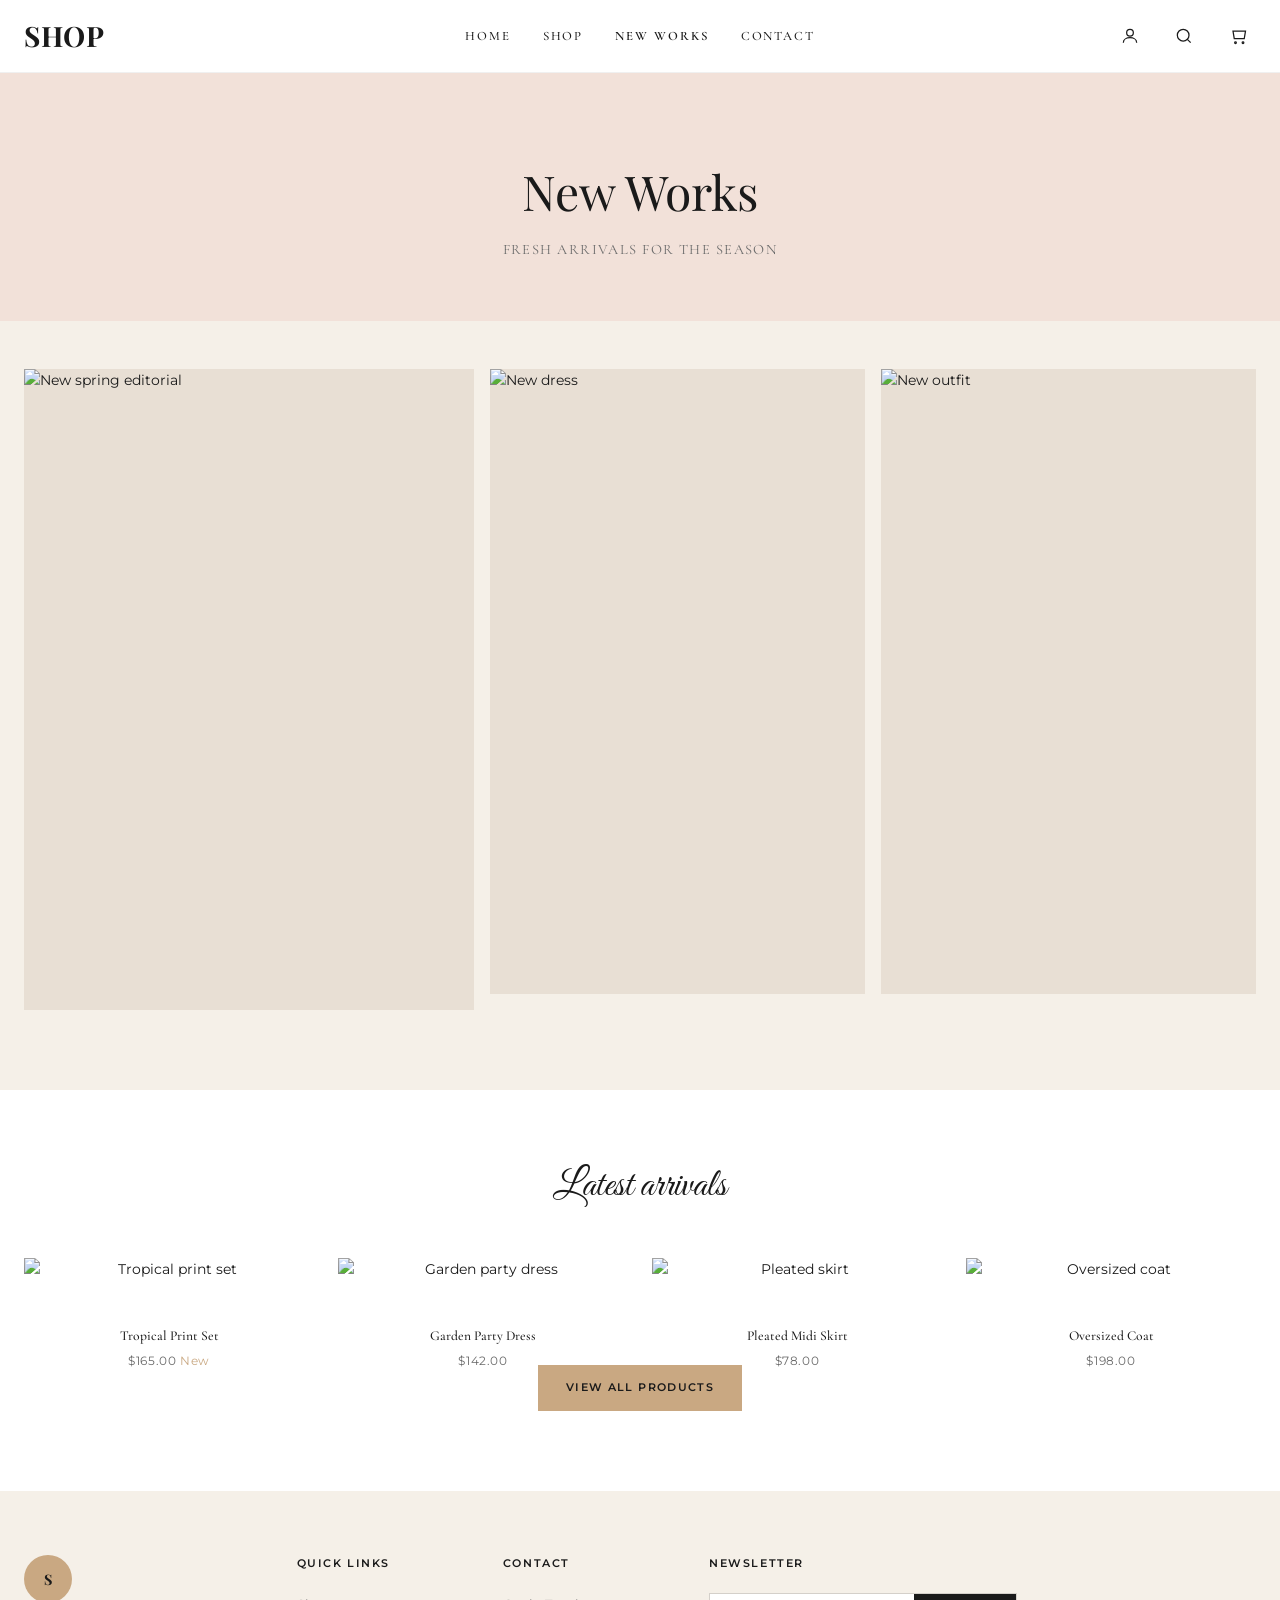
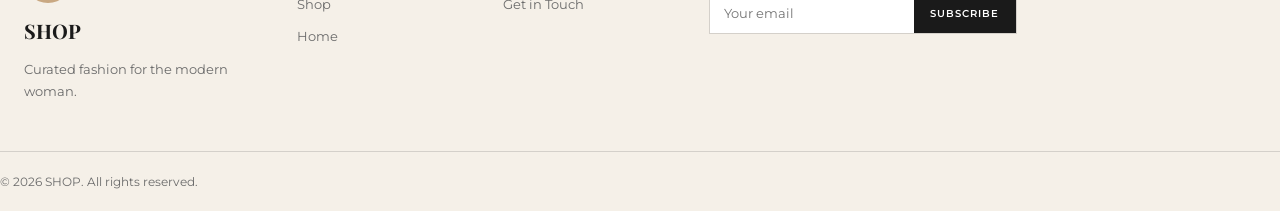
==== new-works.html @ a71afd61 "Add SHOP fashion e-commerce landing site. Replica of the mockup with multi-page layout, hero slider," ====
<!DOCTYPE html>
<html lang="en">
<head>
  <meta charset="UTF-8" />
  <meta name="viewport" content="width=device-width, initial-scale=1.0" />
  <title>New Works — SHOP</title>
  <link rel="preconnect" href="https://fonts.googleapis.com" />
  <link rel="preconnect" href="https://fonts.gstatic.com" crossorigin />
  <link href="https://fonts.googleapis.com/css2?family=Cormorant+Garamond:wght@400;500;600&family=Great+Vibes&family=Montserrat:wght@400;500;600&family=Playfair+Display:wght@600;700&display=swap" rel="stylesheet" />
  <link rel="stylesheet" href="css/styles.css" />
</head>
<body>
  <header class="site-header">
    <div class="container header-inner">
      <a href="index.html" class="logo">SHOP</a>
      <nav class="main-nav" aria-label="Main navigation">
        <a href="index.html">Home</a>
        <a href="shop.html">Shop</a>
        <a href="new-works.html" class="active">New Works</a>
        <a href="contact.html">Contact</a>
      </nav>
      <div class="header-actions">
        <a href="contact.html" class="icon-btn" aria-label="Account"><svg viewBox="0 0 24 24" fill="none" stroke="currentColor"><circle cx="12" cy="8" r="4"/><path d="M4 20c0-4 4-6 8-6s8 2 8 6"/></svg></a>
        <button type="button" class="icon-btn" aria-label="Search"><svg viewBox="0 0 24 24" fill="none" stroke="currentColor"><circle cx="11" cy="11" r="7"/><path d="M20 20l-4-4"/></svg></button>
        <a href="shop.html" class="icon-btn cart-btn" aria-label="Cart"><svg viewBox="0 0 24 24" fill="none" stroke="currentColor"><path d="M6 6h15l-1.5 9h-12z"/><circle cx="9" cy="20" r="1"/><circle cx="18" cy="20" r="1"/></svg></a>
        <button type="button" class="icon-btn mobile-menu-btn" aria-label="Menu"><svg viewBox="0 0 24 24" fill="none" stroke="currentColor"><path d="M4 7h16M4 12h16M4 17h16"/></svg></button>
      </div>
    </div>
  </header>

  <main>
    <section class="page-hero" style="background: var(--pink-soft);">
      <div class="container">
        <h1 class="section-title-script" style="margin-bottom: 8px;">New Works</h1>
        <p>Fresh arrivals for the season</p>
      </div>
    </section>

    <section class="spring-collection" style="padding-top: 48px;">
      <div class="container">
        <div class="collection-grid">
          <div class="collection-large">
            <img src="https://images.unsplash.com/photo-1529139574466-a303027c1d8b?w=700&q=80" alt="New spring editorial" loading="lazy" />
          </div>
          <div class="collection-tall"><img src="https://images.unsplash.com/photo-1595777457583-95e059a517b6?w=400&q=80" alt="New dress" loading="lazy" /></div>
          <div class="collection-tall"><img src="https://images.unsplash.com/photo-1572804013309-59a23b123e0f?w=400&q=80" alt="New outfit" loading="lazy" /></div>
        </div>
      </div>
    </section>

    <section class="products-section">
      <div class="container">
        <h2 class="section-title-script" style="text-align:center;margin-bottom:40px;font-size:2.5rem;">Latest arrivals</h2>
        <div class="products-grid">
          <article class="product-item">
            <a href="shop.html" class="product-image"><img src="https://images.unsplash.com/photo-1529139574466-a303027c1d8b?w=400&q=80" alt="Tropical print set" loading="lazy" /></a>
            <p class="product-name">Tropical Print Set</p>
            <p class="product-price">$165.00 <span style="color:var(--tan);">New</span></p>
          </article>
          <article class="product-item">
            <a href="shop.html" class="product-image"><img src="https://images.unsplash.com/photo-1595777457583-95e059a517b6?w=400&q=80" alt="Garden party dress" loading="lazy" /></a>
            <p class="product-name">Garden Party Dress</p>
            <p class="product-price">$142.00</p>
          </article>
          <article class="product-item">
            <a href="shop.html" class="product-image"><img src="https://images.unsplash.com/photo-1496747611176-843222e1e57c?w=400&q=80" alt="Pleated skirt" loading="lazy" /></a>
            <p class="product-name">Pleated Midi Skirt</p>
            <p class="product-price">$78.00</p>
          </article>
          <article class="product-item">
            <a href="shop.html" class="product-image"><img src="https://images.unsplash.com/photo-1483985988354-763728e55aa9?w=400&q=80" alt="Oversized coat" loading="lazy" /></a>
            <p class="product-name">Oversized Coat</p>
            <p class="product-price">$198.00</p>
          </article>
        </div>
        <p style="text-align:center;margin-top:40px;"><a href="shop.html" class="btn btn-tan">View All Products</a></p>
      </div>
    </section>
  </main>

  <footer class="site-footer">
    <div class="container footer-grid">
      <div class="footer-brand"><div class="logo-circle">S</div><div class="logo-text">SHOP</div><p>Curated fashion for the modern woman.</p></div>
      <div class="footer-col"><h4>Quick Links</h4><ul><li><a href="shop.html">Shop</a></li><li><a href="index.html">Home</a></li></ul></div>
      <div class="footer-col"><h4>Contact</h4><ul><li><a href="contact.html">Get in Touch</a></li></ul></div>
      <div class="footer-col"><h4>Newsletter</h4><form class="newsletter-form"><input type="email" placeholder="Your email" required /><button type="submit">Subscribe</button></form></div>
    </div>
    <div class="container footer-bottom"><p>&copy; 2026 SHOP. All rights reserved.</p></div>
  </footer>
  <script src="js/main.js"></script>
</body>
</html>
---- css/styles.css ----
/* SHOP — Fashion e-commerce */

:root {
  --cream: #fffbf5;
  --beige: #f5f0e8;
  --beige-dark: #e8dfd4;
  --pink-soft: #f2e1d9;
  --tan: #c9a882;
  --tan-dark: #b8956e;
  --yellow-btn: #f5e6c8;
  --black: #1a1a1a;
  --gray: #6b6b6b;
  --gray-light: #d4d0ca;
  --white: #ffffff;
  --font-serif: "Cormorant Garamond", "Playfair Display", Georgia, serif;
  --font-display: "Playfair Display", Georgia, serif;
  --font-sans: "Montserrat", system-ui, sans-serif;
  --font-script: "Great Vibes", cursive;
  --max-width: 1280px;
  --header-height: 72px;
  --transition: 0.25s ease;
}

*,
*::before,
*::after {
  box-sizing: border-box;
  margin: 0;
  padding: 0;
}

html {
  scroll-behavior: smooth;
}

body {
  font-family: var(--font-sans);
  font-size: 14px;
  font-weight: 400;
  color: var(--black);
  background: var(--white);
  line-height: 1.6;
  -webkit-font-smoothing: antialiased;
}

img {
  display: block;
  max-width: 100%;
  height: auto;
}

a {
  color: inherit;
  text-decoration: none;
  transition: opacity var(--transition), color var(--transition);
}

a:hover {
  opacity: 0.75;
}

ul {
  list-style: none;
}

button {
  font-family: inherit;
  cursor: pointer;
  border: none;
  background: none;
}

.container {
  width: 100%;
  max-width: var(--max-width);
  margin: 0 auto;
  padding: 0 24px;
}

/* ——— Header ——— */
.site-header {
  position: sticky;
  top: 0;
  z-index: 100;
  background: var(--white);
  border-bottom: 1px solid rgba(0, 0, 0, 0.06);
}

.header-inner {
  display: grid;
  grid-template-columns: 1fr auto 1fr;
  align-items: center;
  height: var(--header-height);
  gap: 16px;
}

.logo {
  font-family: var(--font-display);
  font-size: 1.75rem;
  font-weight: 700;
  letter-spacing: 0.02em;
  justify-self: start;
}

.main-nav {
  display: flex;
  gap: 32px;
  justify-self: center;
}

.main-nav a {
  font-family: var(--font-serif);
  font-size: 0.8rem;
  font-weight: 500;
  letter-spacing: 0.15em;
  text-transform: uppercase;
}

.main-nav a.active {
  font-weight: 600;
}

.header-actions {
  display: flex;
  align-items: center;
  gap: 18px;
  justify-self: end;
}

.icon-btn {
  display: flex;
  align-items: center;
  justify-content: center;
  width: 36px;
  height: 36px;
  color: var(--black);
  transition: transform var(--transition);
}

.icon-btn:hover {
  opacity: 1;
  transform: scale(1.08);
}

.icon-btn svg {
  width: 20px;
  height: 20px;
  stroke-width: 1.5;
}

.social-icons {
  display: flex;
  gap: 10px;
  margin-left: 8px;
  padding-left: 16px;
  border-left: 1px solid var(--gray-light);
}

.social-icons a svg {
  width: 16px;
  height: 16px;
}

.mobile-menu-btn {
  display: none;
}

/* ——— Hero ——— */
.hero {
  position: relative;
  min-height: 520px;
  background: var(--pink-soft);
  overflow: hidden;
}

.hero-slider {
  position: relative;
  width: 100%;
  min-height: 520px;
}

.hero-slides-wrap {
  position: relative;
  min-height: 520px;
}

.hero-slide {
  position: absolute;
  inset: 0;
  display: grid;
  grid-template-columns: 1fr 1fr;
  align-items: center;
  opacity: 0;
  visibility: hidden;
  transition: opacity 0.6s ease, visibility 0.6s;
  pointer-events: none;
}

.hero-slide.active {
  opacity: 1;
  visibility: visible;
  pointer-events: auto;
  z-index: 1;
}

.hero-content {
  padding: 60px 48px 60px max(24px, calc((100vw - var(--max-width)) / 2 + 24px));
  z-index: 2;
}

.hero-title {
  font-family: var(--font-display);
  font-size: clamp(2.5rem, 5vw, 3.75rem);
  font-weight: 700;
  line-height: 1.15;
  margin-bottom: 12px;
}

.hero-subtitle {
  font-family: var(--font-serif);
  font-size: 0.85rem;
  font-weight: 400;
  letter-spacing: 0.2em;
  text-transform: uppercase;
  color: var(--gray);
  margin-bottom: 32px;
}

.hero-buttons {
  display: flex;
  flex-wrap: wrap;
  gap: 12px;
}

.btn {
  display: inline-flex;
  align-items: center;
  justify-content: center;
  padding: 14px 28px;
  font-size: 0.7rem;
  font-weight: 600;
  letter-spacing: 0.12em;
  text-transform: uppercase;
  transition: background var(--transition), transform var(--transition);
}

.btn:hover {
  opacity: 1;
  transform: translateY(-2px);
}

.btn-cream {
  background: var(--yellow-btn);
  color: var(--black);
}

.btn-tan {
  background: var(--tan);
  color: var(--black);
}

.btn-dark {
  background: var(--black);
  color: var(--white);
}

.hero-visual {
  position: relative;
  height: 100%;
  min-height: 520px;
}

.hero-visual img {
  width: 100%;
  height: 100%;
  min-height: 520px;
  object-fit: cover;
  object-position: center top;
}

.hero-roses {
  position: absolute;
  bottom: 0;
  left: -10%;
  width: 45%;
  max-width: 280px;
  opacity: 0.9;
  pointer-events: none;
  z-index: 1;
}

.hero-nav {
  position: absolute;
  top: 50%;
  transform: translateY(-50%);
  z-index: 10;
  width: 44px;
  height: 44px;
  border-radius: 50%;
  background: rgba(255, 255, 255, 0.85);
  border: 1px solid rgba(0, 0, 0, 0.08);
  display: flex;
  align-items: center;
  justify-content: center;
  transition: background var(--transition);
}

.hero-nav:hover {
  background: var(--white);
}

.hero-nav--prev {
  left: 16px;
}

.hero-nav--next {
  right: 16px;
}

.hero-dots {
  position: absolute;
  bottom: 24px;
  left: 50%;
  transform: translateX(-50%);
  display: flex;
  gap: 8px;
  z-index: 10;
}

.hero-dot {
  width: 8px;
  height: 8px;
  border-radius: 50%;
  background: rgba(0, 0, 0, 0.2);
  transition: background var(--transition), transform var(--transition);
}

.hero-dot.active {
  background: var(--black);
  transform: scale(1.2);
}

/* ——— Category bar ——— */
.category-bar {
  background: var(--beige-dark);
  padding: 14px 0;
}

.category-bar-inner {
  display: flex;
  justify-content: center;
  align-items: center;
  flex-wrap: wrap;
  gap: 0;
}

.category-bar a {
  font-size: 0.7rem;
  font-weight: 500;
  letter-spacing: 0.14em;
  text-transform: uppercase;
  padding: 0 28px;
  border-right: 1px solid var(--gray-light);
}

.category-bar a:last-child {
  border-right: none;
}

/* ——— Featured categories ——— */
.featured-categories {
  padding: 72px 0;
  background: var(--white);
}

.featured-grid {
  display: grid;
  grid-template-columns: repeat(3, 1fr);
  gap: 40px;
}

.featured-card {
  text-align: center;
}

.featured-icon {
  width: 48px;
  height: 48px;
  margin: 0 auto 16px;
  color: var(--tan);
}

.featured-card h3 {
  font-family: var(--font-display);
  font-size: 1.1rem;
  font-weight: 600;
  letter-spacing: 0.08em;
  text-transform: uppercase;
  margin-bottom: 20px;
}

.featured-image-wrap {
  position: relative;
  aspect-ratio: 3 / 4;
  overflow: hidden;
  margin-bottom: 16px;
  background: var(--beige);
}

.featured-image-wrap img {
  width: 100%;
  height: 100%;
  object-fit: cover;
  transition: transform 0.5s ease;
}

.featured-card:hover .featured-image-wrap img {
  transform: scale(1.04);
}

.featured-link {
  font-size: 0.7rem;
  font-weight: 600;
  letter-spacing: 0.15em;
  text-transform: uppercase;
  display: inline-flex;
  align-items: center;
  gap: 6px;
}

/* ——— Spring collection ——— */
.spring-collection {
  padding: 64px 0 80px;
  background: var(--beige);
}

.section-title-script {
  font-family: var(--font-script);
  font-size: clamp(2.5rem, 5vw, 3.5rem);
  font-weight: 400;
  text-align: center;
  margin-bottom: 48px;
  color: var(--black);
}

.collection-grid {
  display: grid;
  grid-template-columns: 1.2fr 1fr 1fr;
  grid-template-rows: auto auto;
  gap: 16px;
}

.collection-large {
  grid-row: span 2;
  position: relative;
  overflow: hidden;
  background: var(--beige-dark);
}

.collection-large img {
  width: 100%;
  height: 100%;
  min-height: 420px;
  object-fit: cover;
}

.collection-tall {
  aspect-ratio: 3 / 5;
  overflow: hidden;
  background: var(--beige-dark);
}

.collection-tall img {
  width: 100%;
  height: 100%;
  object-fit: cover;
}

.collection-promo {
  display: flex;
  flex-direction: column;
  justify-content: center;
  padding: 24px;
  background: var(--cream);
}

.collection-promo h3 {
  font-family: var(--font-display);
  font-size: 1.35rem;
  font-weight: 600;
  line-height: 1.35;
  margin-bottom: 20px;
}

.btn-circle {
  width: 56px;
  height: 56px;
  border-radius: 50%;
  background: var(--tan);
  color: var(--black);
  font-size: 0.65rem;
  font-weight: 700;
  letter-spacing: 0.1em;
  display: flex;
  align-items: center;
  justify-content: center;
  transition: background var(--transition), transform var(--transition);
}

.btn-circle:hover {
  background: var(--tan-dark);
  transform: scale(1.05);
  opacity: 1;
}

.collection-bottom {
  grid-column: 1 / -1;
  display: grid;
  grid-template-columns: 1.2fr repeat(3, 1fr);
  gap: 16px;
}

.product-card {
  text-align: center;
}

.product-card .collection-tall {
  margin-bottom: 12px;
}

.product-name {
  font-family: var(--font-serif);
  font-size: 0.85rem;
  font-weight: 500;
  margin-bottom: 4px;
}

.product-price {
  font-size: 0.75rem;
  color: var(--gray);
  letter-spacing: 0.05em;
}

/* ——— Services bar ——— */
.services-bar {
  padding: 48px 0;
  background: var(--white);
  border-top: 1px solid rgba(0, 0, 0, 0.06);
  border-bottom: 1px solid rgba(0, 0, 0, 0.06);
}

.services-grid {
  display: grid;
  grid-template-columns: repeat(5, 1fr);
  gap: 24px;
}

.service-item {
  text-align: center;
}

.service-item svg {
  width: 36px;
  height: 36px;
  margin: 0 auto 12px;
  stroke: var(--black);
  stroke-width: 1.2;
  fill: none;
}

.service-item span {
  display: block;
  font-size: 0.65rem;
  font-weight: 500;
  letter-spacing: 0.1em;
  text-transform: uppercase;
  color: var(--gray);
  line-height: 1.4;
}

/* ——— Footer ——— */
.site-footer {
  background: var(--beige);
  padding: 64px 0 0;
}

.footer-grid {
  display: grid;
  grid-template-columns: 1.4fr repeat(3, 1fr) 1.2fr;
  gap: 40px;
  padding-bottom: 48px;
}

.footer-brand .logo-circle {
  width: 48px;
  height: 48px;
  border-radius: 50%;
  background: var(--tan);
  display: flex;
  align-items: center;
  justify-content: center;
  font-family: var(--font-display);
  font-weight: 700;
  font-size: 0.9rem;
  margin-bottom: 12px;
}

.footer-brand .logo-text {
  font-family: var(--font-display);
  font-size: 1.25rem;
  font-weight: 700;
  margin-bottom: 12px;
}

.footer-brand p {
  font-size: 0.8rem;
  color: var(--gray);
  line-height: 1.7;
  max-width: 220px;
}

.footer-col h4 {
  font-size: 0.7rem;
  font-weight: 600;
  letter-spacing: 0.14em;
  text-transform: uppercase;
  margin-bottom: 20px;
}

.footer-col ul li {
  margin-bottom: 10px;
}

.footer-col a {
  font-size: 0.8rem;
  color: var(--gray);
}

.newsletter-form {
  display: flex;
  margin-top: 12px;
  border: 1px solid var(--gray-light);
  background: var(--white);
}

.newsletter-form input {
  flex: 1;
  padding: 12px 14px;
  border: none;
  font-family: var(--font-sans);
  font-size: 0.8rem;
  outline: none;
  background: transparent;
}

.newsletter-form button {
  padding: 12px 16px;
  background: var(--black);
  color: var(--white);
  font-size: 0.65rem;
  font-weight: 600;
  letter-spacing: 0.1em;
  text-transform: uppercase;
  transition: background var(--transition);
}

.newsletter-form button:hover {
  background: var(--tan-dark);
  opacity: 1;
}

.footer-bottom {
  display: flex;
  justify-content: space-between;
  align-items: center;
  padding: 20px 0;
  border-top: 1px solid var(--gray-light);
  font-size: 0.75rem;
  color: var(--gray);
}

.footer-bottom .social-icons {
  border: none;
  padding: 0;
  margin: 0;
}

/* ——— Inner pages ——— */
.page-hero {
  padding: 80px 0 60px;
  text-align: center;
  background: var(--beige);
}

.page-hero h1 {
  font-family: var(--font-display);
  font-size: clamp(2rem, 4vw, 3rem);
  margin-bottom: 12px;
}

.page-hero p {
  font-family: var(--font-serif);
  font-size: 0.9rem;
  letter-spacing: 0.1em;
  color: var(--gray);
  text-transform: uppercase;
}

.products-section {
  padding: 64px 0 80px;
}

.products-grid {
  display: grid;
  grid-template-columns: repeat(4, 1fr);
  gap: 24px;
}

.product-item {
  text-align: center;
}

.product-item .product-image {
  aspect-ratio: 3 / 4;
  overflow: hidden;
  background: var(--beige);
  margin-bottom: 14px;
}

.product-item .product-image img {
  width: 100%;
  height: 100%;
  object-fit: cover;
  transition: transform 0.4s ease;
}

.product-item:hover .product-image img {
  transform: scale(1.05);
}

.contact-section {
  padding: 64px 0 80px;
}

.contact-grid {
  display: grid;
  grid-template-columns: 1fr 1fr;
  gap: 64px;
  max-width: 900px;
  margin: 0 auto;
}

.contact-info h3 {
  font-family: var(--font-display);
  font-size: 1.5rem;
  margin-bottom: 24px;
}

.contact-info p,
.contact-info a {
  font-size: 0.9rem;
  color: var(--gray);
  margin-bottom: 12px;
  display: block;
}

.contact-form label {
  display: block;
  font-size: 0.7rem;
  font-weight: 600;
  letter-spacing: 0.1em;
  text-transform: uppercase;
  margin-bottom: 6px;
}

.contact-form input,
.contact-form textarea {
  width: 100%;
  padding: 12px 14px;
  margin-bottom: 20px;
  border: 1px solid var(--gray-light);
  font-family: var(--font-sans);
  font-size: 0.9rem;
  outline: none;
  transition: border-color var(--transition);
}

.contact-form input:focus,
.contact-form textarea:focus {
  border-color: var(--tan);
}

.contact-form textarea {
  min-height: 120px;
  resize: vertical;
}

/* ——— Responsive ——— */
@media (max-width: 1024px) {
  .collection-grid {
    grid-template-columns: 1fr 1fr;
  }

  .collection-large {
    grid-row: span 1;
  }

  .collection-bottom {
    grid-template-columns: repeat(2, 1fr);
  }

  .footer-grid {
    grid-template-columns: repeat(2, 1fr);
  }

  .products-grid {
    grid-template-columns: repeat(3, 1fr);
  }

  .services-grid {
    grid-template-columns: repeat(3, 1fr);
  }
}

@media (max-width: 768px) {
  .header-inner {
    grid-template-columns: 1fr auto;
  }

  .main-nav,
  .header-actions .icon-btn:not(.cart-btn),
  .social-icons {
    display: none;
  }

  .mobile-menu-btn {
    display: flex;
  }

  .main-nav.open {
    display: flex;
    flex-direction: column;
    position: absolute;
    top: var(--header-height);
    left: 0;
    right: 0;
    background: var(--white);
    padding: 24px;
    gap: 16px;
    border-bottom: 1px solid var(--gray-light);
    z-index: 99;
  }

  .hero-slide {
    grid-template-columns: 1fr;
  }

  .hero-content {
    padding: 40px 24px 24px;
    order: 2;
  }

  .hero-visual {
    min-height: 360px;
    order: 1;
  }

  .hero-visual img {
    min-height: 360px;
  }

  .featured-grid {
    grid-template-columns: 1fr;
    max-width: 320px;
    margin: 0 auto;
  }

  .collection-grid,
  .collection-bottom {
    grid-template-columns: 1fr;
  }

  .products-grid {
    grid-template-columns: repeat(2, 1fr);
  }

  .services-grid {
    grid-template-columns: repeat(2, 1fr);
  }

  .footer-grid {
    grid-template-columns: 1fr;
    text-align: center;
  }

  .footer-brand p {
    max-width: none;
  }

  .footer-bottom {
    flex-direction: column;
    gap: 16px;
    text-align: center;
  }

  .contact-grid {
    grid-template-columns: 1fr;
  }
}
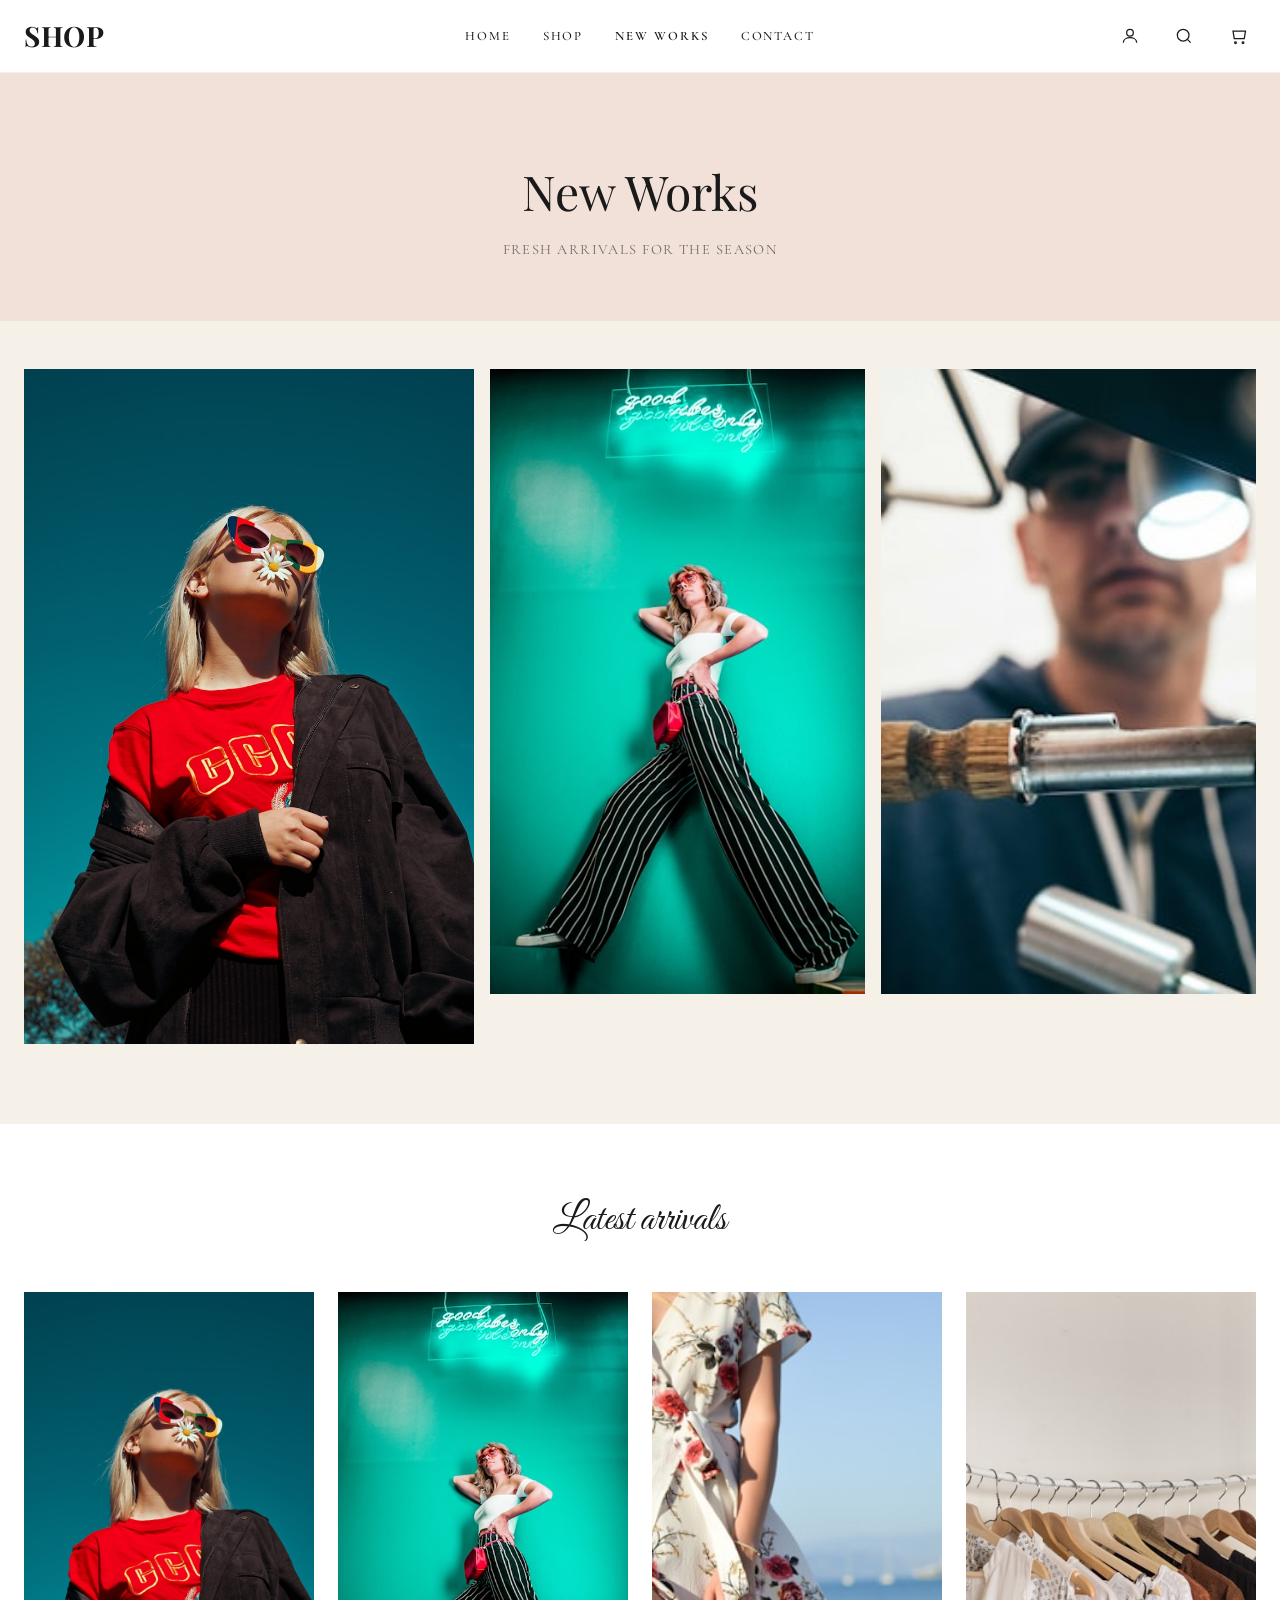
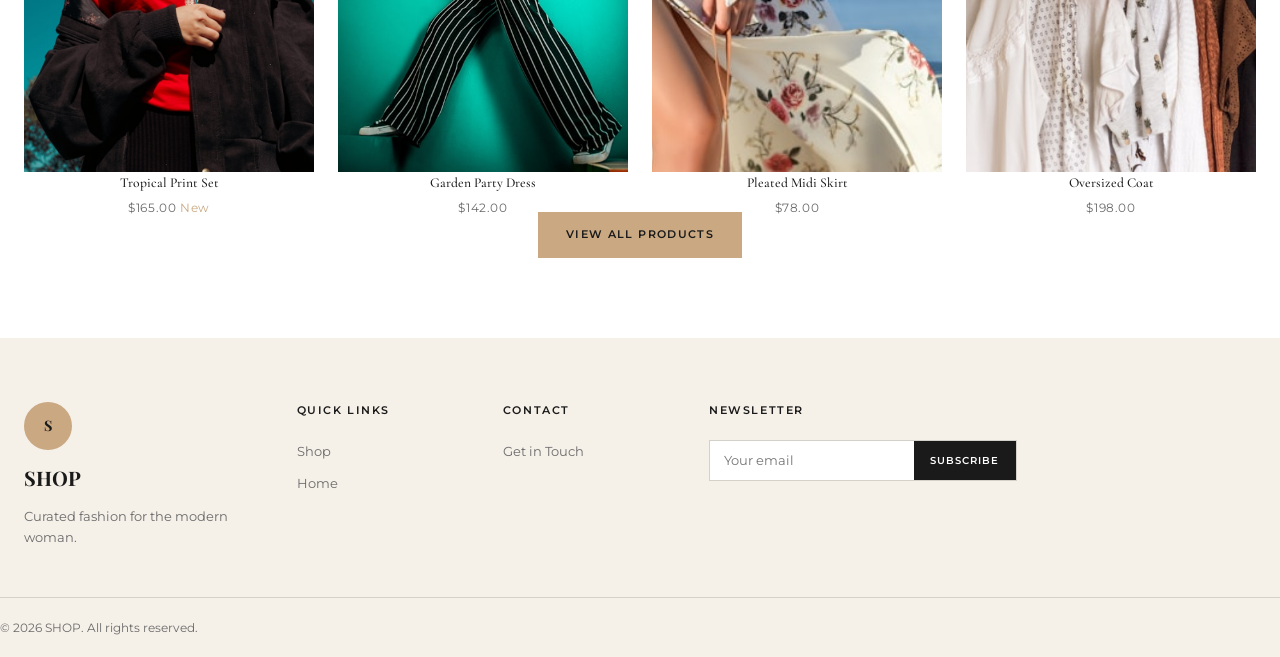
==== commit 94423339: "Fix broken images by bundling local assets instead of Unsplash hotlinks." ====
--- a/new-works.html
+++ b/new-works.html
@@ -40,10 +40,10 @@
       <div class="container">
         <div class="collection-grid">
           <div class="collection-large">
-            <img src="https://images.unsplash.com/photo-1529139574466-a303027c1d8b?w=700&q=80" alt="New spring editorial" loading="lazy" />
+            <img src="images/spring-group.jpg" alt="New spring editorial" loading="lazy" />
           </div>
-          <div class="collection-tall"><img src="https://images.unsplash.com/photo-1595777457583-95e059a517b6?w=400&q=80" alt="New dress" loading="lazy" /></div>
-          <div class="collection-tall"><img src="https://images.unsplash.com/photo-1572804013309-59a23b123e0f?w=400&q=80" alt="New outfit" loading="lazy" /></div>
+          <div class="collection-tall"><img src="images/dress-green.jpg" alt="New dress" loading="lazy" /></div>
+          <div class="collection-tall"><img src="images/dress-pink.jpg" alt="New outfit" loading="lazy" /></div>
         </div>
       </div>
     </section>
@@ -53,22 +53,22 @@
         <h2 class="section-title-script" style="text-align:center;margin-bottom:40px;font-size:2.5rem;">Latest arrivals</h2>
         <div class="products-grid">
           <article class="product-item">
-            <a href="shop.html" class="product-image"><img src="https://images.unsplash.com/photo-1529139574466-a303027c1d8b?w=400&q=80" alt="Tropical print set" loading="lazy" /></a>
+            <a href="shop.html" class="product-image"><img src="images/spring-group.jpg" alt="Tropical print set" loading="lazy" /></a>
             <p class="product-name">Tropical Print Set</p>
             <p class="product-price">$165.00 <span style="color:var(--tan);">New</span></p>
           </article>
           <article class="product-item">
-            <a href="shop.html" class="product-image"><img src="https://images.unsplash.com/photo-1595777457583-95e059a517b6?w=400&q=80" alt="Garden party dress" loading="lazy" /></a>
+            <a href="shop.html" class="product-image"><img src="images/dress-green.jpg" alt="Garden party dress" loading="lazy" /></a>
             <p class="product-name">Garden Party Dress</p>
             <p class="product-price">$142.00</p>
           </article>
           <article class="product-item">
-            <a href="shop.html" class="product-image"><img src="https://images.unsplash.com/photo-1496747611176-843222e1e57c?w=400&q=80" alt="Pleated skirt" loading="lazy" /></a>
+            <a href="shop.html" class="product-image"><img src="images/seasonal.jpg" alt="Pleated skirt" loading="lazy" /></a>
             <p class="product-name">Pleated Midi Skirt</p>
             <p class="product-price">$78.00</p>
           </article>
           <article class="product-item">
-            <a href="shop.html" class="product-image"><img src="https://images.unsplash.com/photo-1483985988354-763728e55aa9?w=400&q=80" alt="Oversized coat" loading="lazy" /></a>
+            <a href="shop.html" class="product-image"><img src="images/hero-2.jpg" alt="Oversized coat" loading="lazy" /></a>
             <p class="product-name">Oversized Coat</p>
             <p class="product-price">$198.00</p>
           </article>
